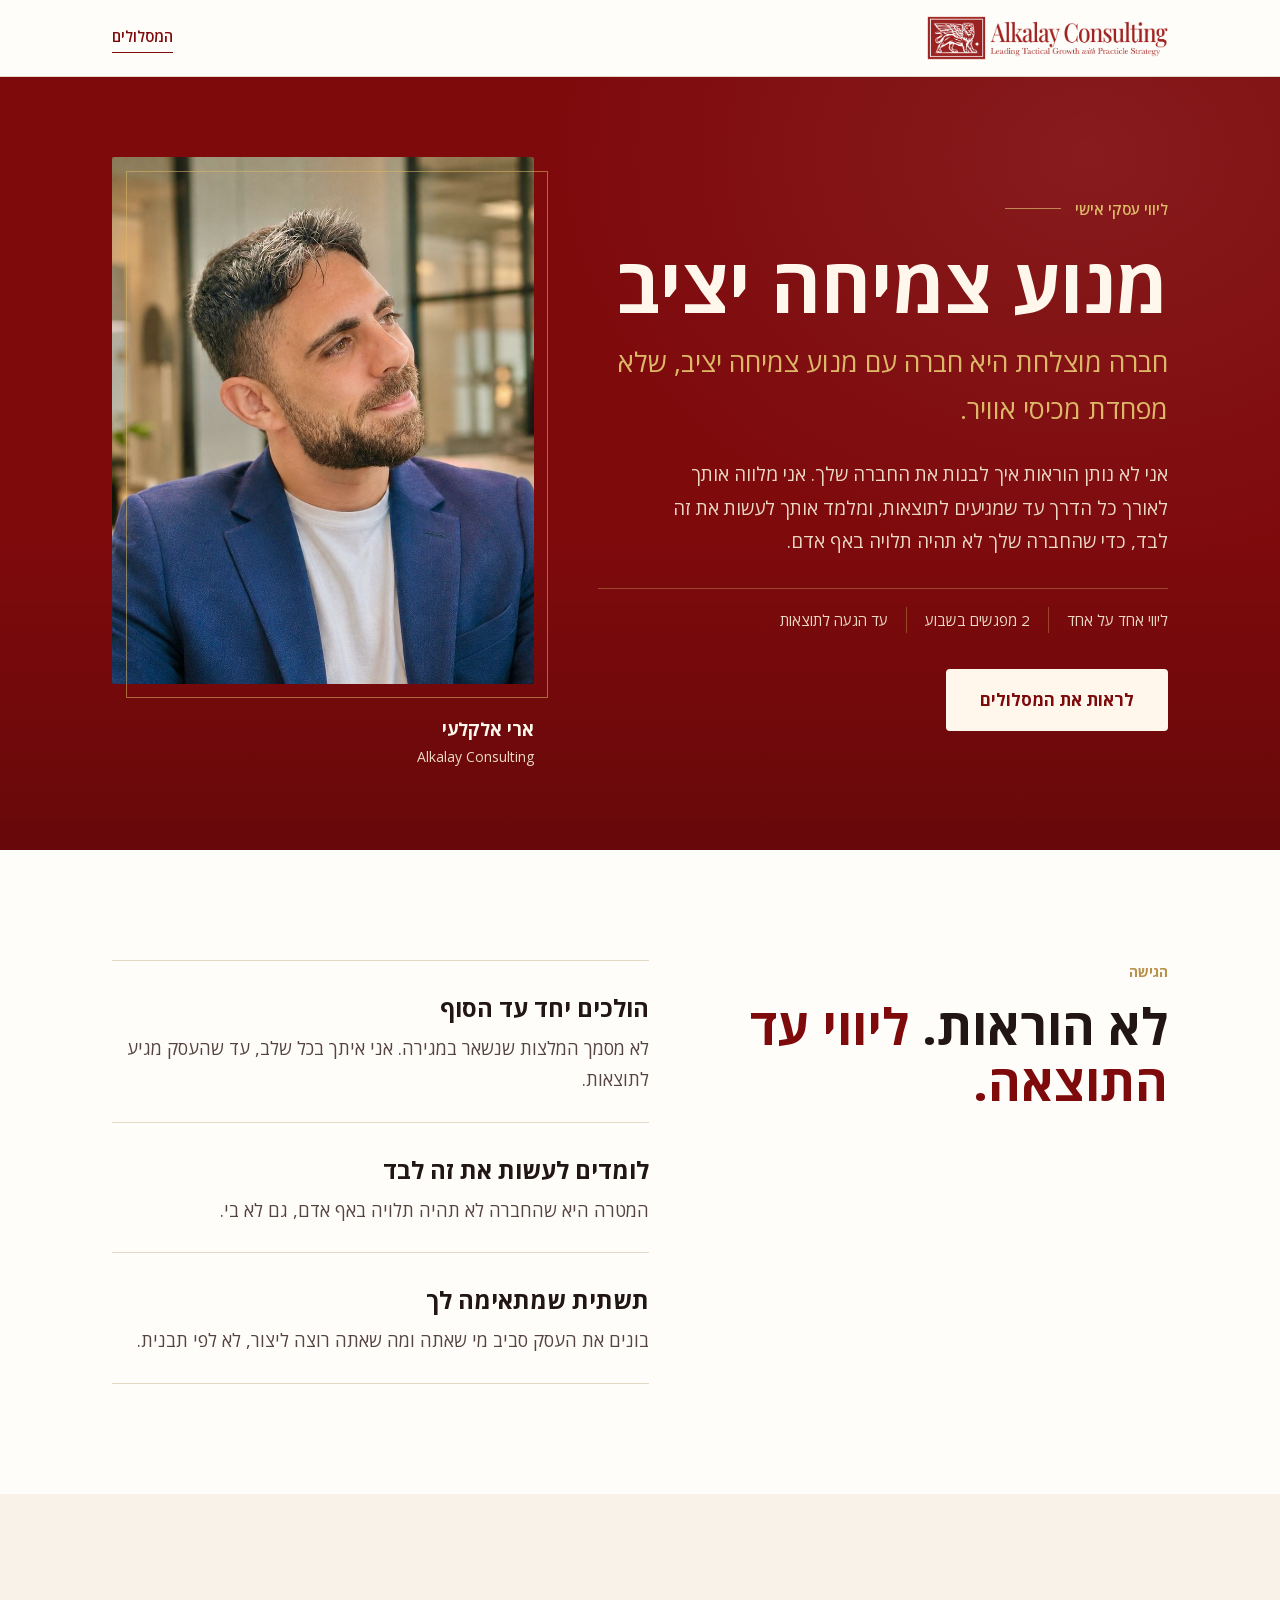
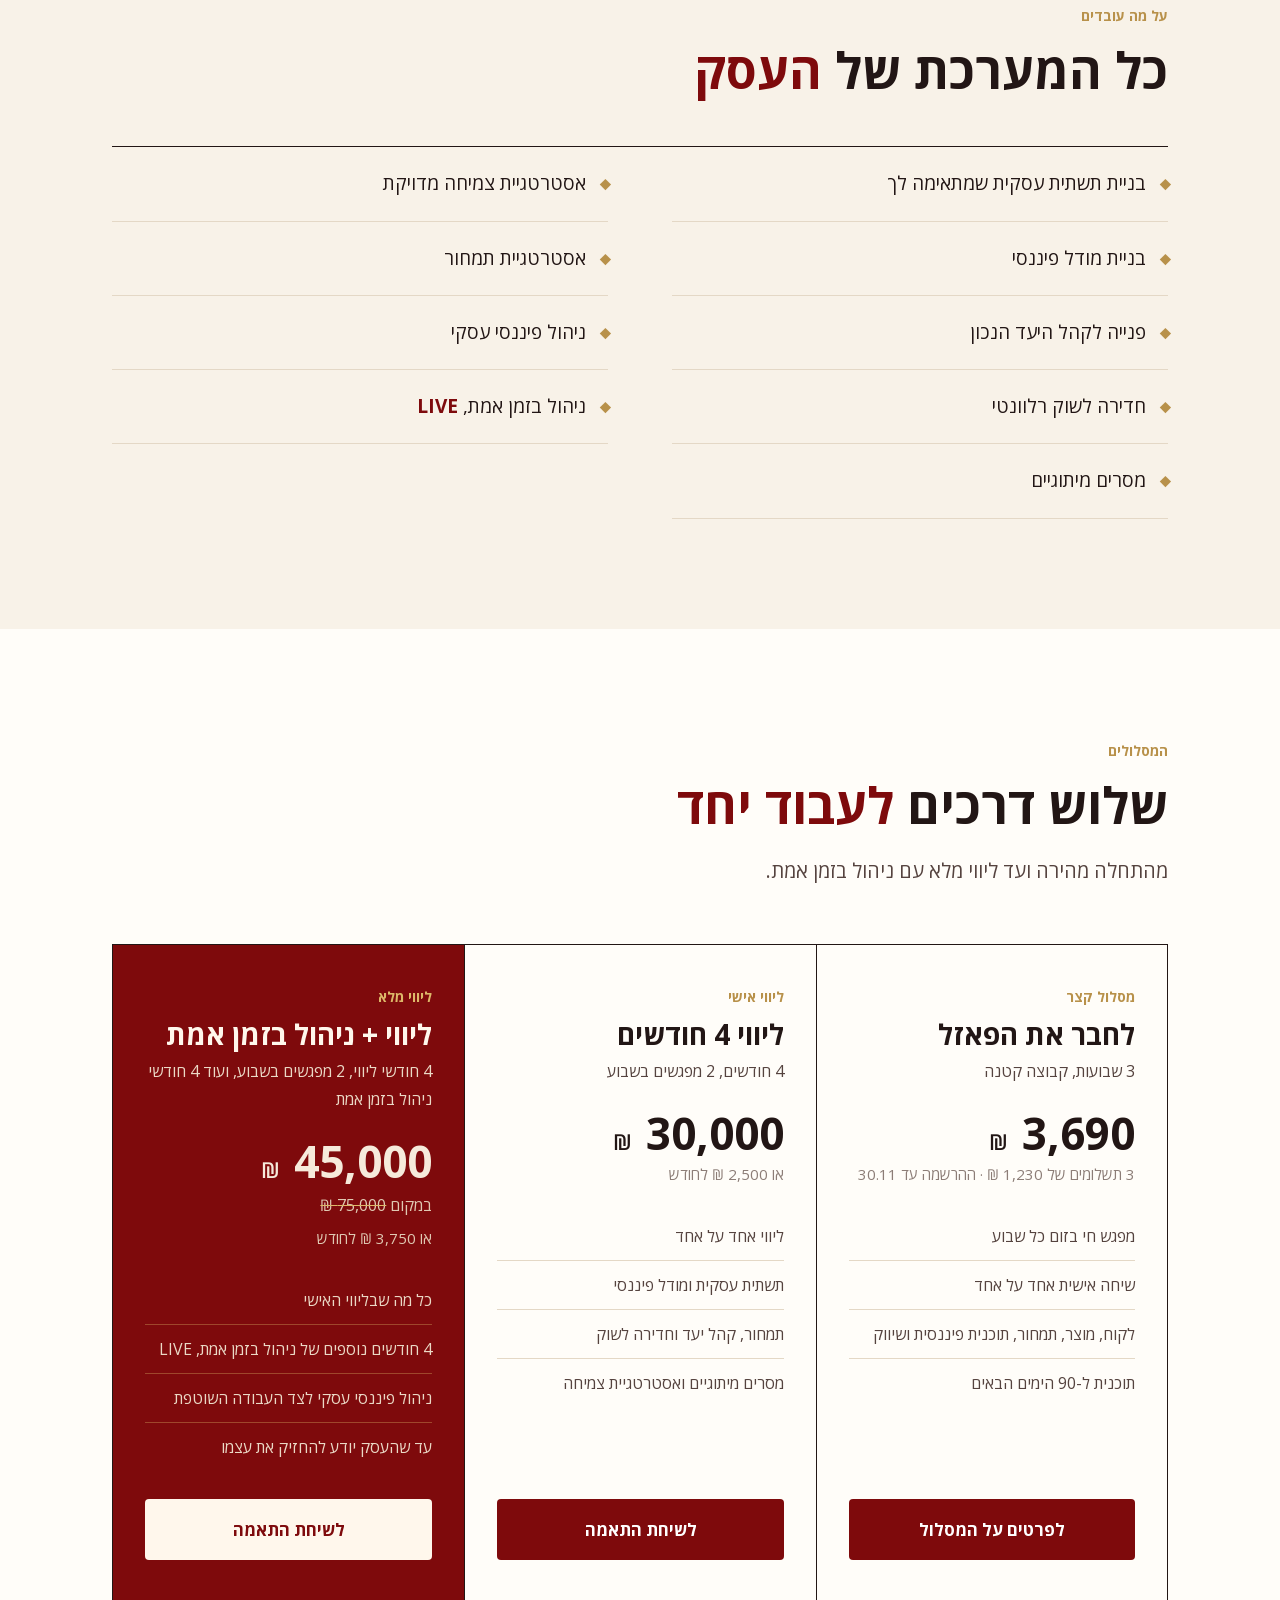
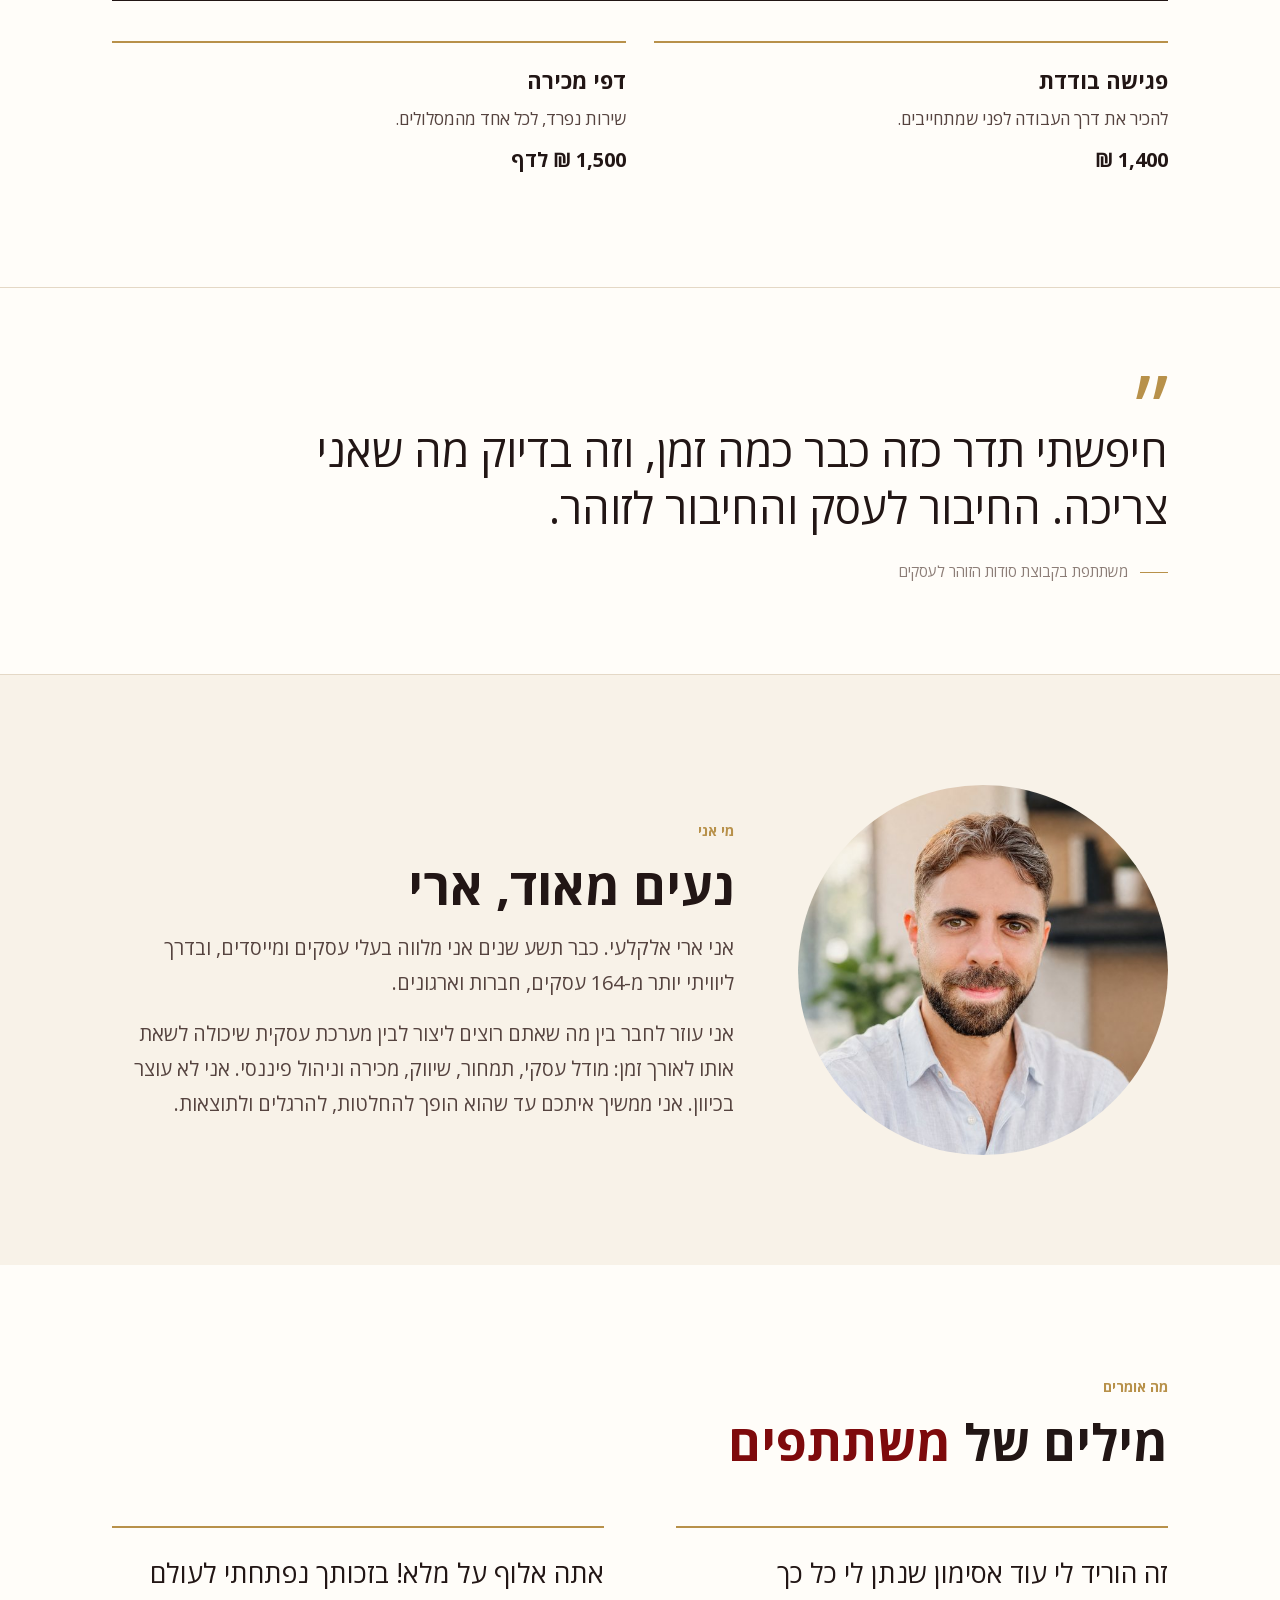
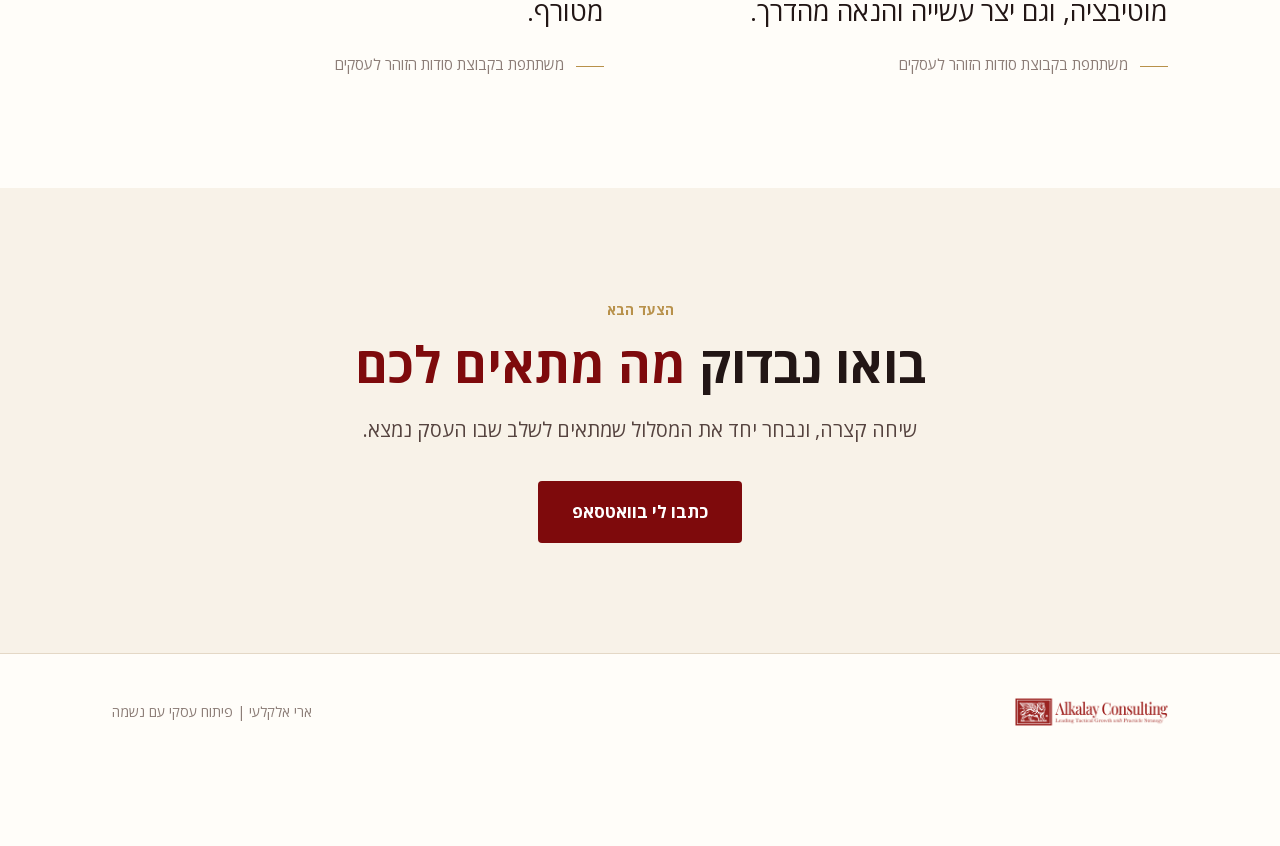
==== mentoring/index.html @ f60f4a93 "Add mentoring tracks page" ====
<!doctype html>
<html lang="he" dir="rtl">
<head>
<meta charset="utf-8">
<meta name="viewport" content="width=device-width, initial-scale=1">
<title>ליווי עסקי אישי | Alkalay Consulting</title>
<meta name="description" content="ליווי אישי לפיתוח עסקי עם ארי אלקלעי: מודל עסקי, מודל פיננסי, תמחור, קהל יעד וחדירה לשוק, עד שמגיעים לתוצאות.">
<meta property="og:type" content="website">
<meta property="og:title" content="ליווי עסקי אישי | Alkalay Consulting">
<meta property="og:description" content="חברה מוצלחת היא חברה עם מנוע צמיחה יציב, שלא מפחדת מכיסי אוויר.">
<meta property="og:image" content="https://arihalkalay-star.github.io/puzzle/assets/og-cover.jpg">
<meta property="og:locale" content="he_IL">
<meta name="theme-color" content="#7a090b">
<link rel="stylesheet" href="../assets/fonts.css">
<style>
:root{
  --red:#7E0A0C; --red-d:#5A0507; --gold:#B8914A; --gold-l:#DDB869;
  --ink:#221615; --ink-2:#55433F; --muted:#8C7D77;
  --cream:#F8F2E8; --paper:#FFFDF9; --rule:#E4D8C6;
  --serif:"Open Sans",system-ui,sans-serif; --sans:"Open Sans",system-ui,sans-serif;
}
*{box-sizing:border-box;margin:0;padding:0}
html{scroll-behavior:smooth}
body{font-family:var(--sans);color:var(--ink);background:var(--paper);font-size:18px;line-height:1.75;-webkit-font-smoothing:antialiased}
a{color:inherit}
img{display:block;max-width:100%}
.wrap{max-width:1120px;margin:0 auto;padding:0 32px}
h1,h2,h3,.serif{font-family:var(--serif);font-weight:700;letter-spacing:0}

/* header */
.masthead{background:var(--paper);border-bottom:1px solid var(--rule)}
.masthead .wrap{display:flex;align-items:center;justify-content:space-between;height:76px}
.masthead img{height:44px;width:auto}
.masthead a.link{font-size:15px;font-weight:600;color:var(--red);text-decoration:none;border-bottom:1px solid currentColor;padding-bottom:2px}

/* hero */
.hero{background:var(--red);color:#F6EADB;position:relative}
.hero:before{content:"";position:absolute;inset:0;background:radial-gradient(ellipse 70% 90% at 85% 10%,rgba(255,255,255,.07),transparent 60%),linear-gradient(180deg,transparent 60%,rgba(0,0,0,.18));pointer-events:none}
.hero .wrap{display:grid;grid-template-columns:1.15fr .85fr;gap:64px;align-items:center;padding-top:80px;padding-bottom:80px;position:relative}
.kicker{font-size:15px;font-weight:600;color:var(--gold-l);display:flex;align-items:center;gap:14px;margin-bottom:22px}
.kicker:after{content:"";height:1px;width:56px;background:var(--gold-l);opacity:.7}
.hero h1{font-size:clamp(40px,6vw,76px);line-height:1.05;white-space:nowrap;color:#FFF7EC;font-weight:700}
.hero .sub{font-family:var(--serif);font-weight:500;font-size:clamp(21px,2.4vw,27px);color:var(--gold-l);margin-top:14px}
.hero .lead{font-size:19px;max-width:520px;margin-top:26px;color:#EBD9C6}
.facts{display:flex;flex-wrap:wrap;margin-top:30px;border-top:1px solid rgba(221,184,105,.35);padding-top:18px;font-size:15px;color:#EBD9C6}
.facts span{padding-left:18px;margin-left:18px;border-left:1px solid rgba(221,184,105,.35)}
.facts span:last-child{border:0;margin:0;padding:0}
.hero-actions{display:flex;align-items:center;gap:26px;margin-top:36px;flex-wrap:wrap}
.btn{display:inline-block;text-decoration:none;font-weight:700;font-size:17px;padding:16px 34px;border-radius:4px;transition:background .15s,transform .15s}
.btn-light{background:#FFF7EC;color:var(--red)}
.btn-light:hover{background:#fff}
.btn-red{background:var(--red);color:#fff}
.btn-red:hover{background:var(--red-d)}
.hero .price-hint{font-size:15px;color:#EBD9C6}
.hero .price-hint b{color:#fff;font-weight:700}
.portrait{position:relative}
.portrait img{width:100%;aspect-ratio:4/5;object-fit:cover;border-radius:2px;filter:saturate(.92)}
.portrait .frame{position:relative}
.portrait .frame:after{content:"";position:absolute;inset:14px -14px -14px 14px;border:1px solid var(--gold-l);opacity:.55;pointer-events:none}
.portrait figcaption{font-size:14px;color:#EBD9C6;margin-top:30px}
.portrait figcaption b{font-family:var(--serif);font-size:18px;color:#FFF7EC;display:block;font-weight:700}

/* sections */
.sec{padding:110px 0}
.sec.cream{background:var(--cream)}
.label{font-size:14px;font-weight:700;color:var(--gold);margin-bottom:14px}
.sec h2{font-size:clamp(32px,4.2vw,50px);line-height:1.12;max-width:720px}
.sec h2 em{font-style:normal;color:var(--red)}
.intro{font-size:20px;color:var(--ink-2);max-width:620px;margin-top:20px}
.split{display:grid;grid-template-columns:.9fr 1.1fr;gap:80px;align-items:start}

/* pull quote */
.pull{padding:90px 0;border-top:1px solid var(--rule);border-bottom:1px solid var(--rule)}
.pull blockquote{font-family:var(--serif);font-weight:500;font-size:clamp(28px,3.6vw,44px);line-height:1.3;max-width:900px;color:var(--ink)}
.pull blockquote:before{content:"”";display:block;font-family:var(--serif);color:var(--gold);font-size:96px;line-height:.6;height:44px}
.attr{margin-top:22px;font-size:15px;color:var(--muted)}
.attr:before{content:"";display:inline-block;width:28px;height:1px;background:var(--gold);vertical-align:middle;margin-left:12px}

/* who */
.who-list{list-style:none;border-top:1px solid var(--rule)}
.who-list li{padding:26px 0;border-bottom:1px solid var(--rule)}
.who-list h3{font-size:24px;margin-bottom:4px}
.who-list p{color:var(--ink-2)}

/* numbered */
.steps{list-style:none;margin-top:56px;border-top:1px solid var(--ink)}
.steps li{display:grid;grid-template-columns:110px 260px 1fr;gap:28px;align-items:baseline;padding:30px 0;border-bottom:1px solid var(--rule)}
.steps .n{font-family:var(--serif);font-size:56px;line-height:1;color:var(--gold);font-weight:500}
.steps h3{font-size:28px}
.steps p{color:var(--ink-2);font-size:18px}
.outcome{margin-top:56px;display:grid;grid-template-columns:110px 1fr;gap:28px;align-items:start;background:var(--red);color:#F6EADB;padding:44px 40px}
.outcome .n{font-family:var(--serif);font-size:20px;color:var(--gold-l)}
.outcome h3{font-size:32px;color:#FFF7EC;margin-bottom:8px}
.outcome p{color:#EBD9C6;max-width:640px}

/* quotes duo */
.duo{display:grid;grid-template-columns:1fr 1fr;gap:72px;margin-top:56px}
.duo blockquote{font-family:var(--serif);font-weight:500;font-size:27px;line-height:1.4;border-top:2px solid var(--gold);padding-top:26px}

/* how */
.how{display:grid;grid-template-columns:repeat(4,1fr);margin-top:56px;border-top:1px solid var(--ink)}
.how div{padding:28px 28px 4px;border-left:1px solid var(--rule)}
.how div:first-child{padding-right:0}
.how div:last-child{border-left:0}
.how .big{font-family:var(--serif);font-size:64px;line-height:1;color:var(--red);font-weight:700}
.how p{margin-top:14px;color:var(--ink-2);font-size:17px}

/* about */
.about{display:grid;grid-template-columns:370px 1fr;gap:64px;align-items:center}
.about img{width:100%;aspect-ratio:1;object-fit:cover;border-radius:50%}
.about p.label{font-size:14px;color:var(--gold);margin:0 0 14px}
.about p:not(.label){font-size:20px;color:var(--ink-2);margin-top:16px;max-width:620px}
.about .sig{font-family:var(--serif);font-size:24px;color:var(--ink);margin-top:20px}

/* price */
.offer{display:grid;grid-template-columns:1fr 1fr;gap:0;border:1px solid var(--ink);background:var(--paper)}
.offer > div{padding:52px 48px}
.offer .left{border-left:1px solid var(--ink)}
.offer .old{color:#5E4C48;font-size:20px;font-weight:600}
.offer .old s{text-decoration:none;position:relative;white-space:nowrap}
.offer .old s:after{content:"";position:absolute;left:-3px;right:-3px;top:54%;height:1.5px;background:var(--red);transform:rotate(-4deg)}
.offer .now{font-family:var(--serif);font-size:84px;line-height:1;color:var(--ink);margin-top:22px;font-weight:700}
.offer .now small{font-size:34px;font-weight:600;margin-right:4px}
.offer .now .pre{display:block;font-size:22px;font-weight:600;color:var(--ink-2);margin-bottom:6px}
.offer .total{font-size:16px;color:var(--muted);margin-top:8px}
.offer .when{color:var(--ink-2);margin-top:8px}
.offer ul{list-style:none;margin-top:4px}
.offer li{padding:14px 0;border-bottom:1px solid var(--rule);color:var(--ink-2)}
.offer li:last-child{border:0}
.offer .actions{margin-top:30px;display:flex;flex-direction:column;align-items:flex-start;gap:16px}
.offer .wa{font-size:16px;font-weight:600;color:var(--ink);text-decoration:none;border-bottom:1px solid var(--rule);padding-bottom:2px}
.offer .note{font-size:14px;color:var(--muted)}

footer{padding:44px 0 120px;border-top:1px solid var(--rule)}
footer .wrap{display:flex;justify-content:space-between;align-items:center;gap:20px;color:var(--muted);font-size:14px}
footer img{height:28px;width:auto}

.sticky{display:none}
@media (max-width:860px){
  body{font-size:17px}
  .wrap{padding:0 22px}
  .masthead .wrap{height:64px}
  .masthead img{height:26px}
  .hero .wrap{grid-template-columns:1fr;gap:40px;padding-top:48px;padding-bottom:56px}
  .portrait{max-width:280px}
  .facts{flex-direction:column;gap:6px}
  .facts span{border:0;margin:0;padding:0}
  .facts span:before{content:"";display:inline-block;width:14px;height:1px;background:var(--gold-l);vertical-align:middle;margin-left:10px}
  .portrait .frame:after{inset:10px -10px -10px 10px}
  .sec{padding:72px 0}
  .pull{padding:60px 0}
  .split,.duo,.about{grid-template-columns:1fr;gap:36px}
  .steps li{grid-template-columns:64px 1fr;gap:6px 18px;padding:24px 0}
  .steps .n{font-size:40px;grid-row:span 2}
  .steps h3{font-size:24px}
  .outcome{grid-template-columns:1fr;gap:6px;padding:32px 26px}
  .outcome h3{font-size:27px}
  .how{grid-template-columns:1fr 1fr}
  .how div{padding:24px 0 24px 18px;border-bottom:1px solid var(--rule)}
  .how div:nth-child(2n){border-left:0}
  .how div:nth-child(2n+1){padding-right:0}
  .how div:nth-child(2n){padding-right:18px;padding-left:0}
  .how .big{font-size:48px}
  .about img{width:220px}
  .offer{grid-template-columns:1fr}
  .offer > div{padding:36px 26px}
  .offer .left{border-left:0;border-top:1px solid var(--ink)}
  .offer .now{font-size:68px}
  footer .wrap{flex-direction:column;text-align:center}
  .sticky{display:block;transform:translateY(110%);transition:transform .25s;position:fixed;bottom:0;left:0;right:0;padding:10px 16px calc(10px + env(safe-area-inset-bottom));background:rgba(255,253,249,.94);backdrop-filter:blur(10px);-webkit-backdrop-filter:blur(10px);border-top:1px solid var(--rule);z-index:10}
  .sticky.on{transform:none}
  .sticky .btn{display:block;text-align:center}
  .scd{margin:6px 0 0;text-align:center;font-size:12px;line-height:1.3;color:#6b5a4a}
  .scd bdi{direction:ltr;unicode-bidi:isolate;font-variant-numeric:tabular-nums;font-feature-settings:"tnum";color:var(--red);font-weight:600}
}
.cd{margin:20px 0 8px;padding:20px 24px 18px;border-radius:14px;background:var(--red);color:#F6EADB;max-width:380px;text-align:center;box-shadow:0 10px 28px rgba(90,5,7,.22);position:relative}
.cd:before{content:"";position:absolute;inset:5px;border:1px solid rgba(221,184,105,.45);border-radius:10px;pointer-events:none}
.cd-t{font-size:15px;font-weight:600;color:#F6EADB;margin:0 0 2px;line-height:1.4}
.cd-date{display:block;font-family:var(--serif);font-size:24px;font-weight:700;color:var(--gold-l);line-height:1.3;margin:0 0 12px;letter-spacing:.5px}
.cd-n{display:flex;justify-content:center;align-items:flex-start;gap:6px;direction:rtl}
.cd-n span{flex:1 1 0;min-width:0;max-width:66px;display:flex;flex-direction:column;align-items:center;font-size:12px;color:rgba(246,234,219,.85);line-height:1.3}
.cd-n b{display:block;width:100%;padding:8px 0 6px;margin-bottom:6px;background:#FFFBF4;border-radius:8px;border-bottom:3px solid var(--gold);font-size:28px;font-weight:700;color:var(--red);line-height:1.1;font-variant-numeric:tabular-nums;font-feature-settings:"tnum"}
.cd-n i{font-style:normal;flex:0 0 auto;font-size:22px;font-weight:700;color:var(--gold-l);line-height:46px}
.cd.ended .cd-n,.cd.ended .cd-date{display:none}
.cd.ended .cd-t{margin:0}
.hcd{margin:16px 0 0;font-size:14px;color:rgba(246,234,219,.78);display:flex;align-items:baseline;gap:8px;flex-wrap:wrap}
.hcd b{font-weight:600;color:var(--gold-l);font-variant-numeric:tabular-nums;font-feature-settings:"tnum";letter-spacing:.3px}
.hcd b bdi{direction:ltr;unicode-bidi:isolate}
.hcd.ended b{display:none}
@media (max-width:400px){.cd{max-width:none;padding:18px 20px 16px}.cd-n b{font-size:24px}}
.sec.gets-sec{background:var(--red);color:#F6EADB}
.gets-sec .label{color:var(--gold-l)}
.gets-sec h2{color:#FFF7EC}.gets-sec h2 em{color:var(--gold-l)}
.gets{list-style:none;margin-top:52px;display:grid;grid-template-columns:repeat(3,1fr);border-top:1px solid rgba(221,184,105,.45)}
.gets li{padding:30px 0 34px 28px;border-bottom:1px solid rgba(221,184,105,.45)}
.gets li:not(:nth-child(3n+1)){padding-right:28px;border-right:1px solid rgba(221,184,105,.45)}
.gets .k{display:block;font-size:14px;font-weight:600;color:var(--gold-l);letter-spacing:.04em;margin-bottom:12px}
.gets h3{font-size:24px;color:#FFF7EC;line-height:1.3;margin-bottom:8px}
.gets p{color:#E6D3BF;font-size:17px;line-height:1.6}
@media(max-width:760px){.gets{grid-template-columns:1fr;margin-top:36px}.gets li,.gets li:not(:nth-child(3n+1)){padding:20px 0;border-right:0;display:grid;grid-template-columns:40px 1fr;column-gap:12px}.gets .k{grid-row:span 2;margin:4px 0 0;font-size:15px}.gets h3{font-size:21px;margin-bottom:2px}.gets p{font-size:16px}}
.plan{margin:56px auto 0;max-width:600px;text-align:center}
.plan img{width:100%;display:block;border-radius:6px;box-shadow:0 18px 50px rgba(0,0,0,.35)}
.plan figcaption{margin-top:18px;font-size:17px;color:#E6D3BF;line-height:1.6}

.tracks{display:grid;grid-template-columns:1fr 1fr 1fr;gap:0;margin-top:56px;border:1px solid var(--ink);background:var(--paper)}
.track{padding:40px 32px;display:flex;flex-direction:column;border-left:1px solid var(--ink)}
.track:last-child{border-left:0}
.track.feat{background:var(--red);color:#F6EADB}
.track .tag{font-size:14px;font-weight:700;color:var(--gold)}
.track.feat .tag{color:var(--gold-l)}
.track h3{font-size:28px;margin-top:8px;line-height:1.2}
.track.feat h3{color:#FFF7EC}
.track .dur{color:var(--ink-2);margin-top:6px;font-size:16px}
.track.feat .dur{color:#EBD9C6}
.track .price{font-size:44px;font-weight:700;line-height:1;margin-top:26px}
.track .price small{font-size:22px;font-weight:600;margin-right:3px}
.track .old{font-size:16px;color:var(--muted);margin-top:8px}
.track.feat .old{color:#E0C9B3}
.track .old s{text-decoration-color:var(--red)}
.track.feat .old s{text-decoration-color:var(--gold-l)}
.track .pay{font-size:15px;color:var(--muted);margin-top:6px}
.track.feat .pay{color:#E0C9B3}
.track ul{list-style:none;margin:24px 0 28px;flex:1}
.track li{padding:10px 0;border-bottom:1px solid var(--rule);font-size:16px;color:var(--ink-2)}
.track.feat li{border-color:rgba(221,184,105,.35);color:#EBD9C6}
.track li:last-child{border:0}
.track .btn{text-align:center}
.svc{display:grid;grid-template-columns:1fr 1fr;gap:0 64px;list-style:none;margin-top:48px;border-top:1px solid var(--ink)}
.svc li{padding:20px 0;border-bottom:1px solid var(--rule);font-size:19px;display:flex;gap:14px;align-items:baseline}
.svc li:before{content:"";flex:0 0 8px;height:8px;background:var(--gold);transform:rotate(45deg) translateY(-2px)}
.svc li b{color:var(--red)}
.extras{display:grid;grid-template-columns:1fr 1fr;gap:28px;margin-top:40px}
.extras div{border-top:2px solid var(--gold);padding-top:18px}
.extras h3{font-size:22px}
.extras p{color:var(--ink-2);font-size:17px;margin-top:4px}
.extras .p{font-weight:700;color:var(--ink);font-size:20px;margin-top:8px}
.cta-final{text-align:center}
.cta-final h2{margin:0 auto}
.cta-final .intro{margin:20px auto 0}
.cta-final .btn{margin-top:34px}
@media (max-width:860px){
 .tracks{grid-template-columns:1fr}
 .track{border-left:0;border-bottom:1px solid var(--ink);padding:32px 24px}
 .track:last-child{border-bottom:0}
 .svc{grid-template-columns:1fr}
 .extras{grid-template-columns:1fr}
 .hero h1{white-space:normal}
}
</style>
</head>
<body>

<header class="masthead">
  <div class="wrap">
    <img src="../assets/logo.png" alt="Alkalay Consulting">
    <a class="link" href="#tracks">המסלולים</a>
  </div>
</header>

<section class="hero">
  <div class="wrap">
    <div>
      <div class="kicker">ליווי עסקי אישי</div>
      <h1>מנוע צמיחה יציב</h1>
      <p class="sub">חברה מוצלחת היא חברה עם מנוע צמיחה יציב, שלא מפחדת מכיסי אוויר.</p>
      <p class="lead">אני לא נותן הוראות איך לבנות את החברה שלך. אני מלווה אותך לאורך כל הדרך עד שמגיעים לתוצאות, ומלמד אותך לעשות את זה לבד, כדי שהחברה שלך לא תהיה תלויה באף אדם.</p>
      <div class="facts"><span>ליווי אחד על אחד</span><span>2 מפגשים בשבוע</span><span>עד הגעה לתוצאות</span></div>
      <div class="hero-actions">
        <a class="btn btn-light" href="#tracks">לראות את המסלולים</a>
      </div>
    </div>
    <figure class="portrait">
      <div class="frame"><img src="../assets/ari.jpg" alt="ארי אלקלעי"></div>
      <figcaption><b>ארי אלקלעי</b>Alkalay Consulting</figcaption>
    </figure>
  </div>
</section>

<section class="sec">
  <div class="wrap split">
    <div>
      <p class="label">הגישה</p>
      <h2>לא הוראות. <em>ליווי עד התוצאה.</em></h2>
    </div>
    <ul class="who-list">
      <li><h3>הולכים יחד עד הסוף</h3><p>לא מסמך המלצות שנשאר במגירה. אני איתך בכל שלב, עד שהעסק מגיע לתוצאות.</p></li>
      <li><h3>לומדים לעשות את זה לבד</h3><p>המטרה היא שהחברה לא תהיה תלויה באף אדם, גם לא בי.</p></li>
      <li><h3>תשתית שמתאימה לך</h3><p>בונים את העסק סביב מי שאתה ומה שאתה רוצה ליצור, לא לפי תבנית.</p></li>
    </ul>
  </div>
</section>

<section class="sec cream">
  <div class="wrap">
    <p class="label">על מה עובדים</p>
    <h2>כל המערכת של <em>העסק</em></h2>
    <ul class="svc">
      <li>בניית תשתית עסקית שמתאימה לך</li>
      <li>אסטרטגיית צמיחה מדויקת</li>
      <li>בניית מודל פיננסי</li>
      <li>אסטרטגיית תמחור</li>
      <li>פנייה לקהל היעד הנכון</li>
      <li>ניהול פיננסי עסקי</li>
      <li>חדירה לשוק רלוונטי</li>
      <li><span>ניהול בזמן אמת, <b>LIVE</b></span></li>
      <li>מסרים מיתוגיים</li>
    </ul>
  </div>
</section>

<section class="sec" id="tracks">
  <div class="wrap">
    <p class="label">המסלולים</p>
    <h2>שלוש דרכים <em>לעבוד יחד</em></h2>
    <p class="intro">מהתחלה מהירה ועד ליווי מלא עם ניהול בזמן אמת.</p>
    <div class="tracks">
      <div class="track">
        <span class="tag">מסלול קצר</span>
        <h3>לחבר את הפאזל</h3>
        <p class="dur">3 שבועות, קבוצה קטנה</p>
        <p class="price">3,690 <small>₪</small></p>
        <p class="pay">3 תשלומים של 1,230 ₪ · ההרשמה עד 30.11</p>
        <ul>
          <li>מפגש חי בזום כל שבוע</li>
          <li>שיחה אישית אחד על אחד</li>
          <li>לקוח, מוצר, תמחור, תוכנית פיננסית ושיווק</li>
          <li>תוכנית ל-90 הימים הבאים</li>
        </ul>
        <a class="btn btn-red" href="https://arihalkalay-star.github.io/puzzle/">לפרטים על המסלול</a>
      </div>
      <div class="track">
        <span class="tag">ליווי אישי</span>
        <h3>ליווי 4 חודשים</h3>
        <p class="dur">4 חודשים, 2 מפגשים בשבוע</p>
        <p class="price">30,000 <small>₪</small></p>
        <p class="pay">או 2,500 ₪ לחודש</p>
        <ul>
          <li>ליווי אחד על אחד</li>
          <li>תשתית עסקית ומודל פיננסי</li>
          <li>תמחור, קהל יעד וחדירה לשוק</li>
          <li>מסרים מיתוגיים ואסטרטגיית צמיחה</li>
        </ul>
        <a class="btn btn-red" href="https://wa.me/972523313827?text=%D7%94%D7%99%D7%99%20%D7%90%D7%A8%D7%99%2C%20%D7%90%D7%A9%D7%9E%D7%97%20%D7%9C%D7%A9%D7%9E%D7%95%D7%A2%20%D7%A2%D7%95%D7%93%20%D7%A2%D7%9C%20%D7%94%D7%9C%D7%99%D7%95%D7%95%D7%99%20%D7%94%D7%90%D7%99%D7%A9%D7%99%20%D7%A9%D7%9C%204%20%D7%97%D7%95%D7%93%D7%A9%D7%99%D7%9D" target="_blank" rel="noopener">לשיחת התאמה</a>
      </div>
      <div class="track feat">
        <span class="tag">ליווי מלא</span>
        <h3>ליווי + ניהול בזמן אמת</h3>
        <p class="dur">4 חודשי ליווי, 2 מפגשים בשבוע, ועוד 4 חודשי ניהול בזמן אמת</p>
        <p class="price">45,000 <small>₪</small></p>
        <p class="old">במקום <s>75,000 ₪</s></p>
        <p class="pay">או 3,750 ₪ לחודש</p>
        <ul>
          <li>כל מה שבליווי האישי</li>
          <li>4 חודשים נוספים של ניהול בזמן אמת, LIVE</li>
          <li>ניהול פיננסי עסקי לצד העבודה השוטפת</li>
          <li>עד שהעסק יודע להחזיק את עצמו</li>
        </ul>
        <a class="btn btn-light" href="https://wa.me/972523313827?text=%D7%94%D7%99%D7%99%20%D7%90%D7%A8%D7%99%2C%20%D7%90%D7%A9%D7%9E%D7%97%20%D7%9C%D7%A9%D7%9E%D7%95%D7%A2%20%D7%A2%D7%95%D7%93%20%D7%A2%D7%9C%20%D7%94%D7%9C%D7%99%D7%95%D7%95%D7%99%20%D7%94%D7%9E%D7%9C%D7%90%20%D7%A2%D7%9D%20%D7%A0%D7%99%D7%94%D7%95%D7%9C%20%D7%91%D7%96%D7%9E%D7%9F%20%D7%90%D7%9E%D7%AA" target="_blank" rel="noopener">לשיחת התאמה</a>
      </div>
    </div>
    <div class="extras">
      <div><h3>פגישה בודדת</h3><p>להכיר את דרך העבודה לפני שמתחייבים.</p><p class="p">1,400 ₪</p></div>
      <div><h3>דפי מכירה</h3><p>שירות נפרד, לכל אחד מהמסלולים.</p><p class="p">1,500 ₪ לדף</p></div>
    </div>
  </div>
</section>

<section class="pull">
  <div class="wrap">
    <blockquote>חיפשתי תדר כזה כבר כמה זמן, וזה בדיוק מה שאני צריכה. החיבור לעסק והחיבור לזוהר.</blockquote>
    <p class="attr">משתתפת בקבוצת סודות הזוהר לעסקים</p>
  </div>
</section>

<section class="sec cream">
  <div class="wrap about">
    <img src="../assets/ari-about.jpg" alt="ארי אלקלעי">
    <div>
      <p class="label">מי אני</p>
      <h2>נעים מאוד, ארי</h2>
      <p>אני ארי אלקלעי. כבר תשע שנים אני מלווה בעלי עסקים ומייסדים, ובדרך ליוויתי יותר מ-164 עסקים, חברות וארגונים.</p>
      <p>אני עוזר לחבר בין מה שאתם רוצים ליצור לבין מערכת עסקית שיכולה לשאת אותו לאורך זמן: מודל עסקי, תמחור, שיווק, מכירה וניהול פיננסי. אני לא עוצר בכיוון. אני ממשיך איתכם עד שהוא הופך להחלטות, להרגלים ולתוצאות.</p>
    </div>
  </div>
</section>

<section class="sec">
  <div class="wrap">
    <p class="label">מה אומרים</p>
    <h2>מילים של <em>משתתפים</em></h2>
    <div class="duo">
      <div><blockquote>זה הוריד לי עוד אסימון שנתן לי כל כך מוטיבציה, וגם יצר עשייה והנאה מהדרך.</blockquote><p class="attr">משתתפת בקבוצת סודות הזוהר לעסקים</p></div>
      <div><blockquote>אתה אלוף על מלא! בזכותך נפתחתי לעולם מטורף.</blockquote><p class="attr">משתתפת בקבוצת סודות הזוהר לעסקים</p></div>
    </div>
  </div>
</section>

<section class="sec cream cta-final">
  <div class="wrap">
    <p class="label">הצעד הבא</p>
    <h2>בואו נבדוק <em>מה מתאים לכם</em></h2>
    <p class="intro">שיחה קצרה, ונבחר יחד את המסלול שמתאים לשלב שבו העסק נמצא.</p>
    <a class="btn btn-red" href="https://wa.me/972523313827?text=%D7%94%D7%99%D7%99%20%D7%90%D7%A8%D7%99%2C%20%D7%A8%D7%90%D7%99%D7%AA%D7%99%20%D7%90%D7%AA%20%D7%94%D7%9E%D7%A1%D7%9C%D7%95%D7%9C%D7%99%D7%9D%20%D7%95%D7%90%D7%A9%D7%9E%D7%97%20%D7%9C%D7%93%D7%91%D7%A8" target="_blank" rel="noopener">כתבו לי בוואטסאפ</a>
  </div>
</section>

<footer>
  <div class="wrap">
    <img src="../assets/logo.png" alt="Alkalay Consulting">
    <span>ארי אלקלעי | פיתוח עסקי עם נשמה</span>
  </div>
</footer>
</body>
</html>
---- assets/fonts.css ----
@font-face {
  font-family: 'Open Sans';
  font-style: normal;
  font-weight: 400;
  font-stretch: 100%;
  font-display: swap;
  src: url(fonts/OpenSans-400-hebrew.woff2) format('woff2');
  unicode-range: U+0307-0308, U+0590-05FF, U+200C-2010, U+20AA, U+25CC, U+FB1D-FB4F;
}
@font-face {
  font-family: 'Open Sans';
  font-style: normal;
  font-weight: 400;
  font-stretch: 100%;
  font-display: swap;
  src: url(fonts/OpenSans-400-latin.woff2) format('woff2');
  unicode-range: U+0000-00FF, U+0131, U+0152-0153, U+02BB-02BC, U+02C6, U+02DA, U+02DC, U+0304, U+0308, U+0329, U+2000-206F, U+20AC, U+2122, U+2191, U+2193, U+2212, U+2215, U+FEFF, U+FFFD;
}
@font-face {
  font-family: 'Open Sans';
  font-style: normal;
  font-weight: 600;
  font-stretch: 100%;
  font-display: swap;
  src: url(fonts/OpenSans-600-hebrew.woff2) format('woff2');
  unicode-range: U+0307-0308, U+0590-05FF, U+200C-2010, U+20AA, U+25CC, U+FB1D-FB4F;
}
@font-face {
  font-family: 'Open Sans';
  font-style: normal;
  font-weight: 600;
  font-stretch: 100%;
  font-display: swap;
  src: url(fonts/OpenSans-600-latin.woff2) format('woff2');
  unicode-range: U+0000-00FF, U+0131, U+0152-0153, U+02BB-02BC, U+02C6, U+02DA, U+02DC, U+0304, U+0308, U+0329, U+2000-206F, U+20AC, U+2122, U+2191, U+2193, U+2212, U+2215, U+FEFF, U+FFFD;
}
@font-face {
  font-family: 'Open Sans';
  font-style: normal;
  font-weight: 700;
  font-stretch: 100%;
  font-display: swap;
  src: url(fonts/OpenSans-700-hebrew.woff2) format('woff2');
  unicode-range: U+0307-0308, U+0590-05FF, U+200C-2010, U+20AA, U+25CC, U+FB1D-FB4F;
}
@font-face {
  font-family: 'Open Sans';
  font-style: normal;
  font-weight: 700;
  font-stretch: 100%;
  font-display: swap;
  src: url(fonts/OpenSans-700-latin.woff2) format('woff2');
  unicode-range: U+0000-00FF, U+0131, U+0152-0153, U+02BB-02BC, U+02C6, U+02DA, U+02DC, U+0304, U+0308, U+0329, U+2000-206F, U+20AC, U+2122, U+2191, U+2193, U+2212, U+2215, U+FEFF, U+FFFD;
}
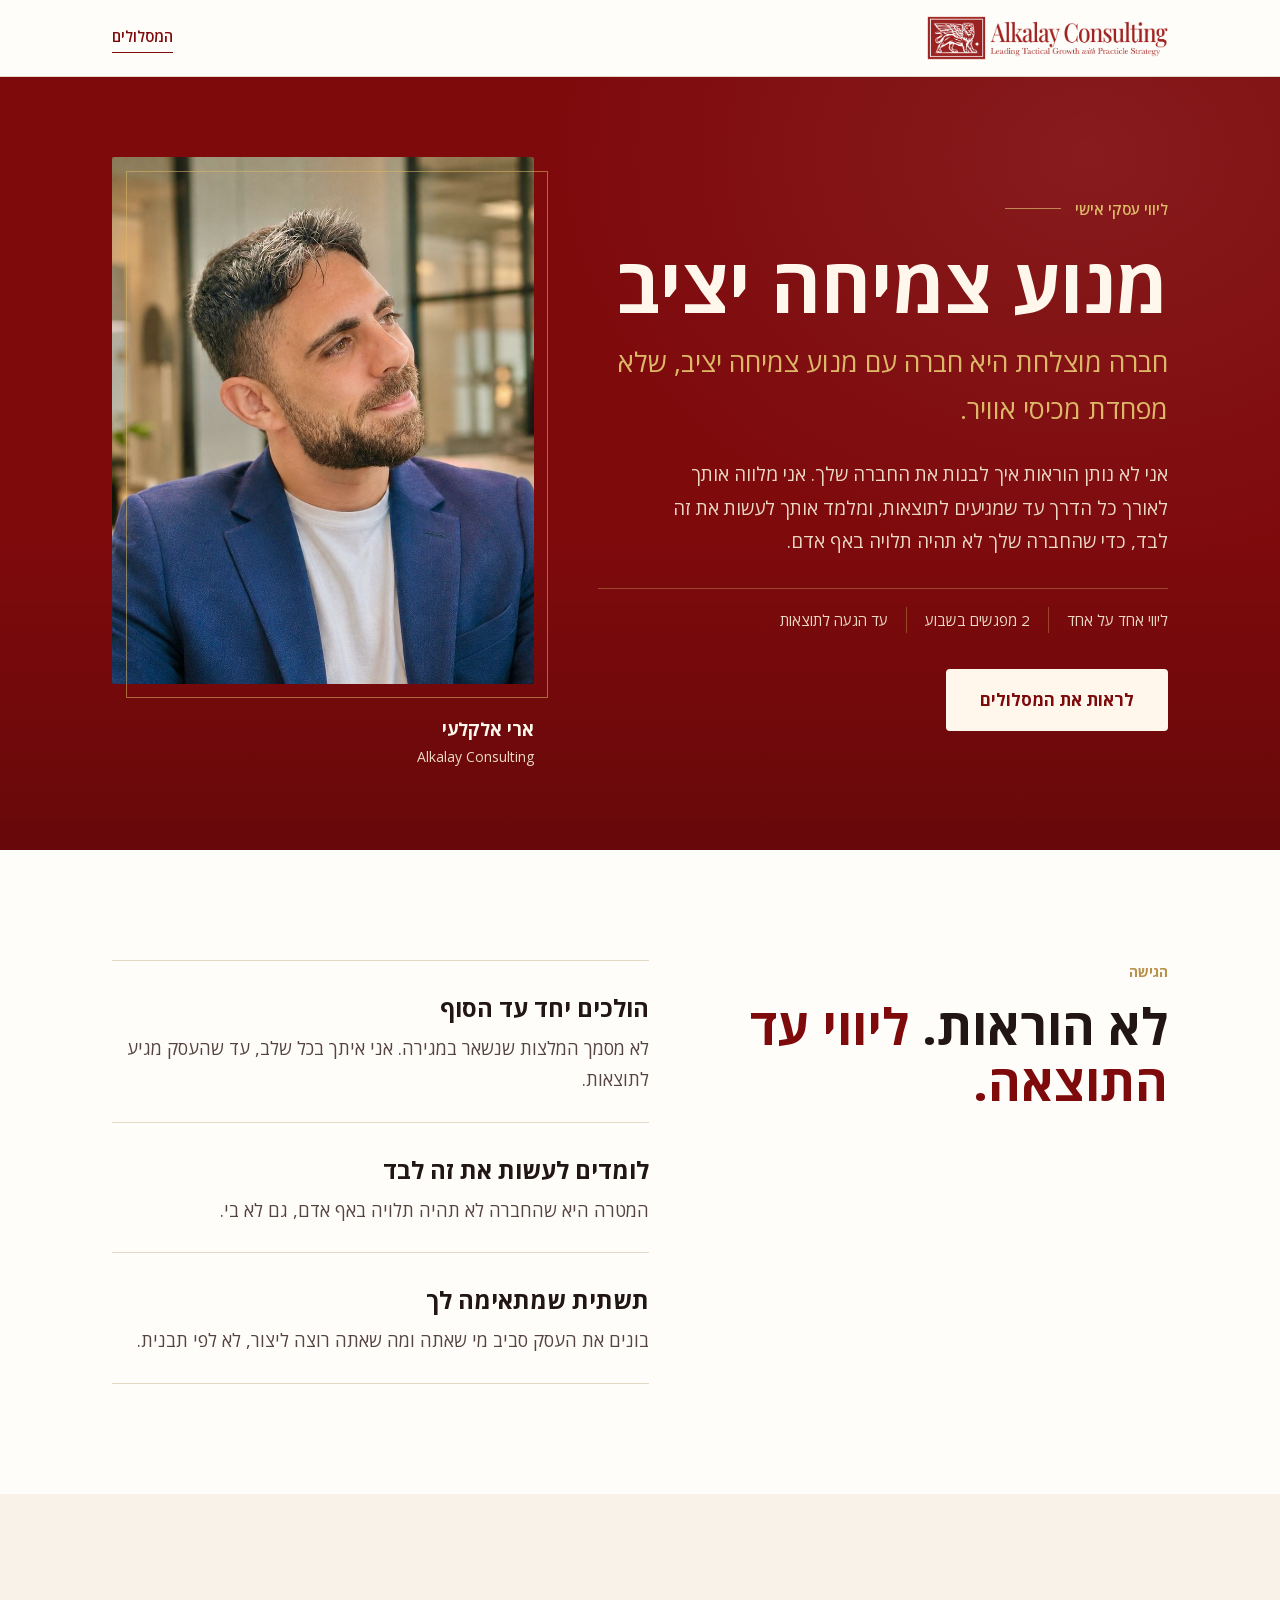
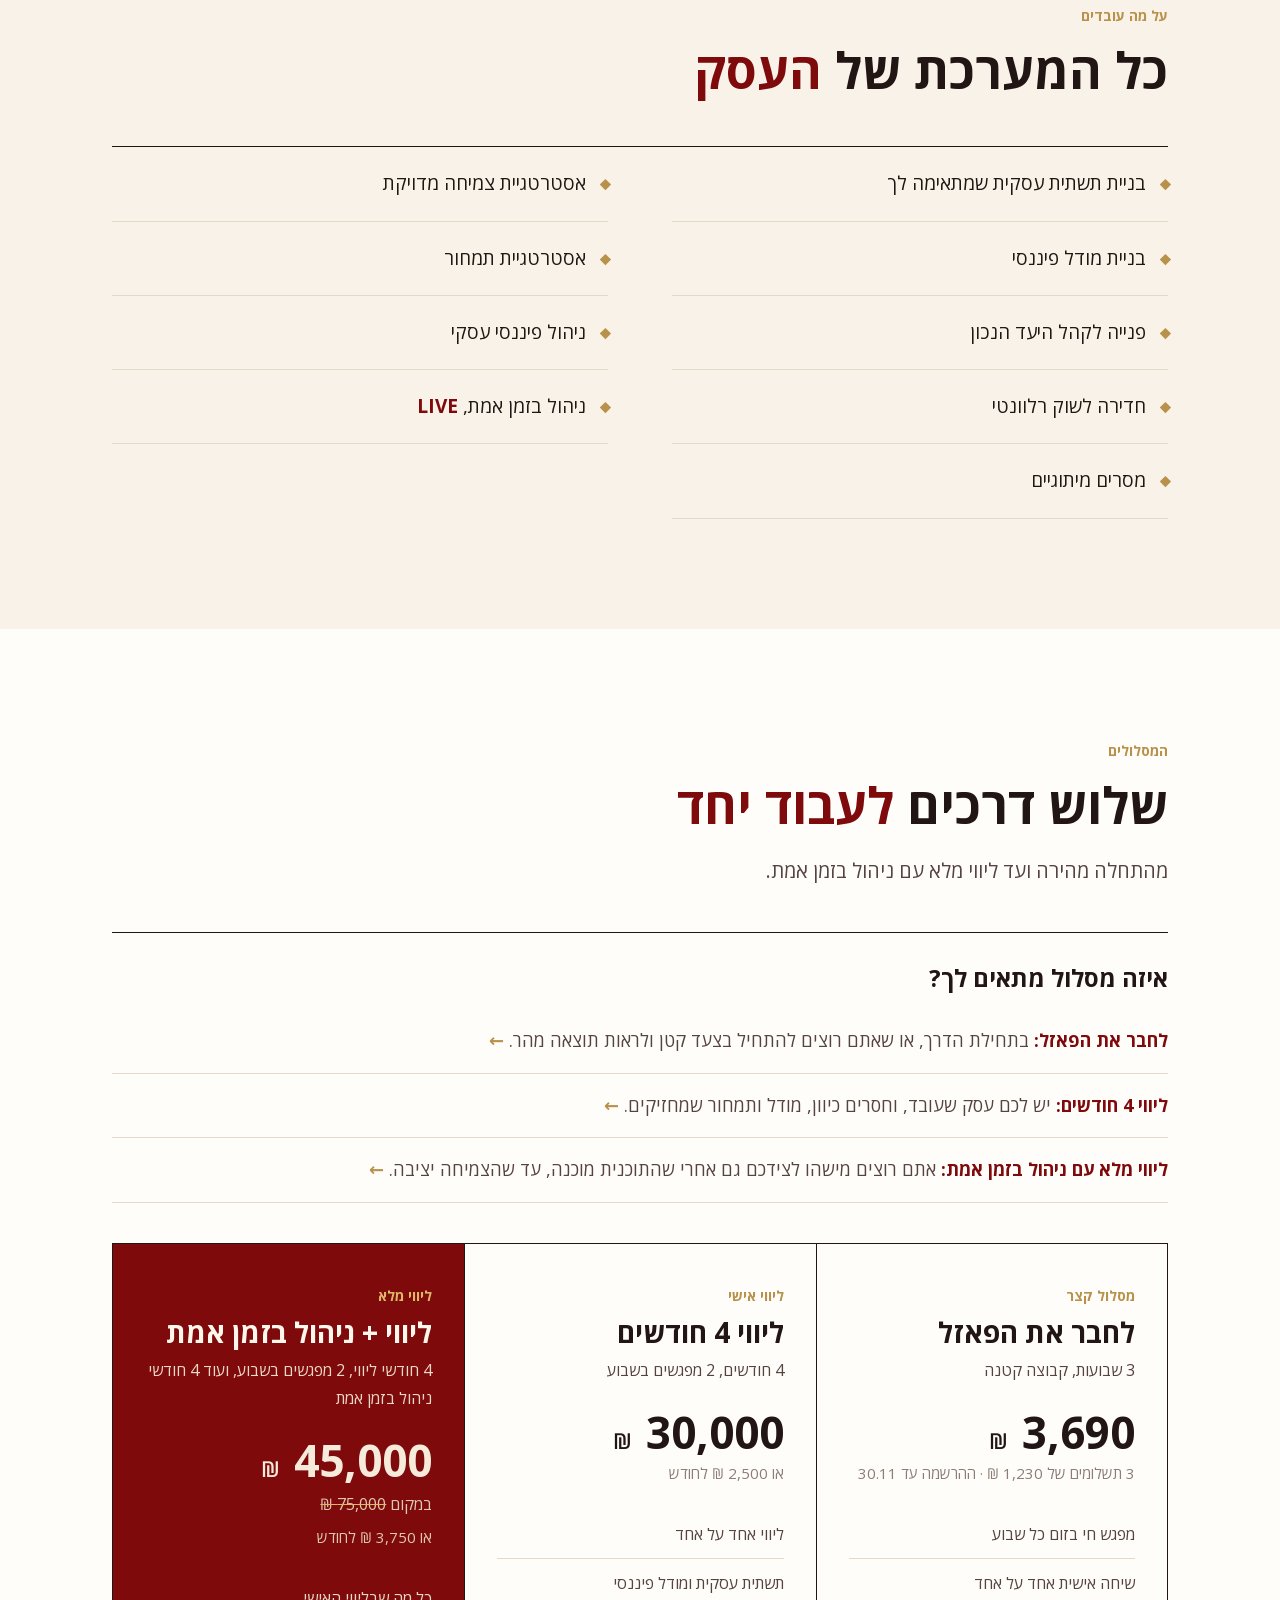
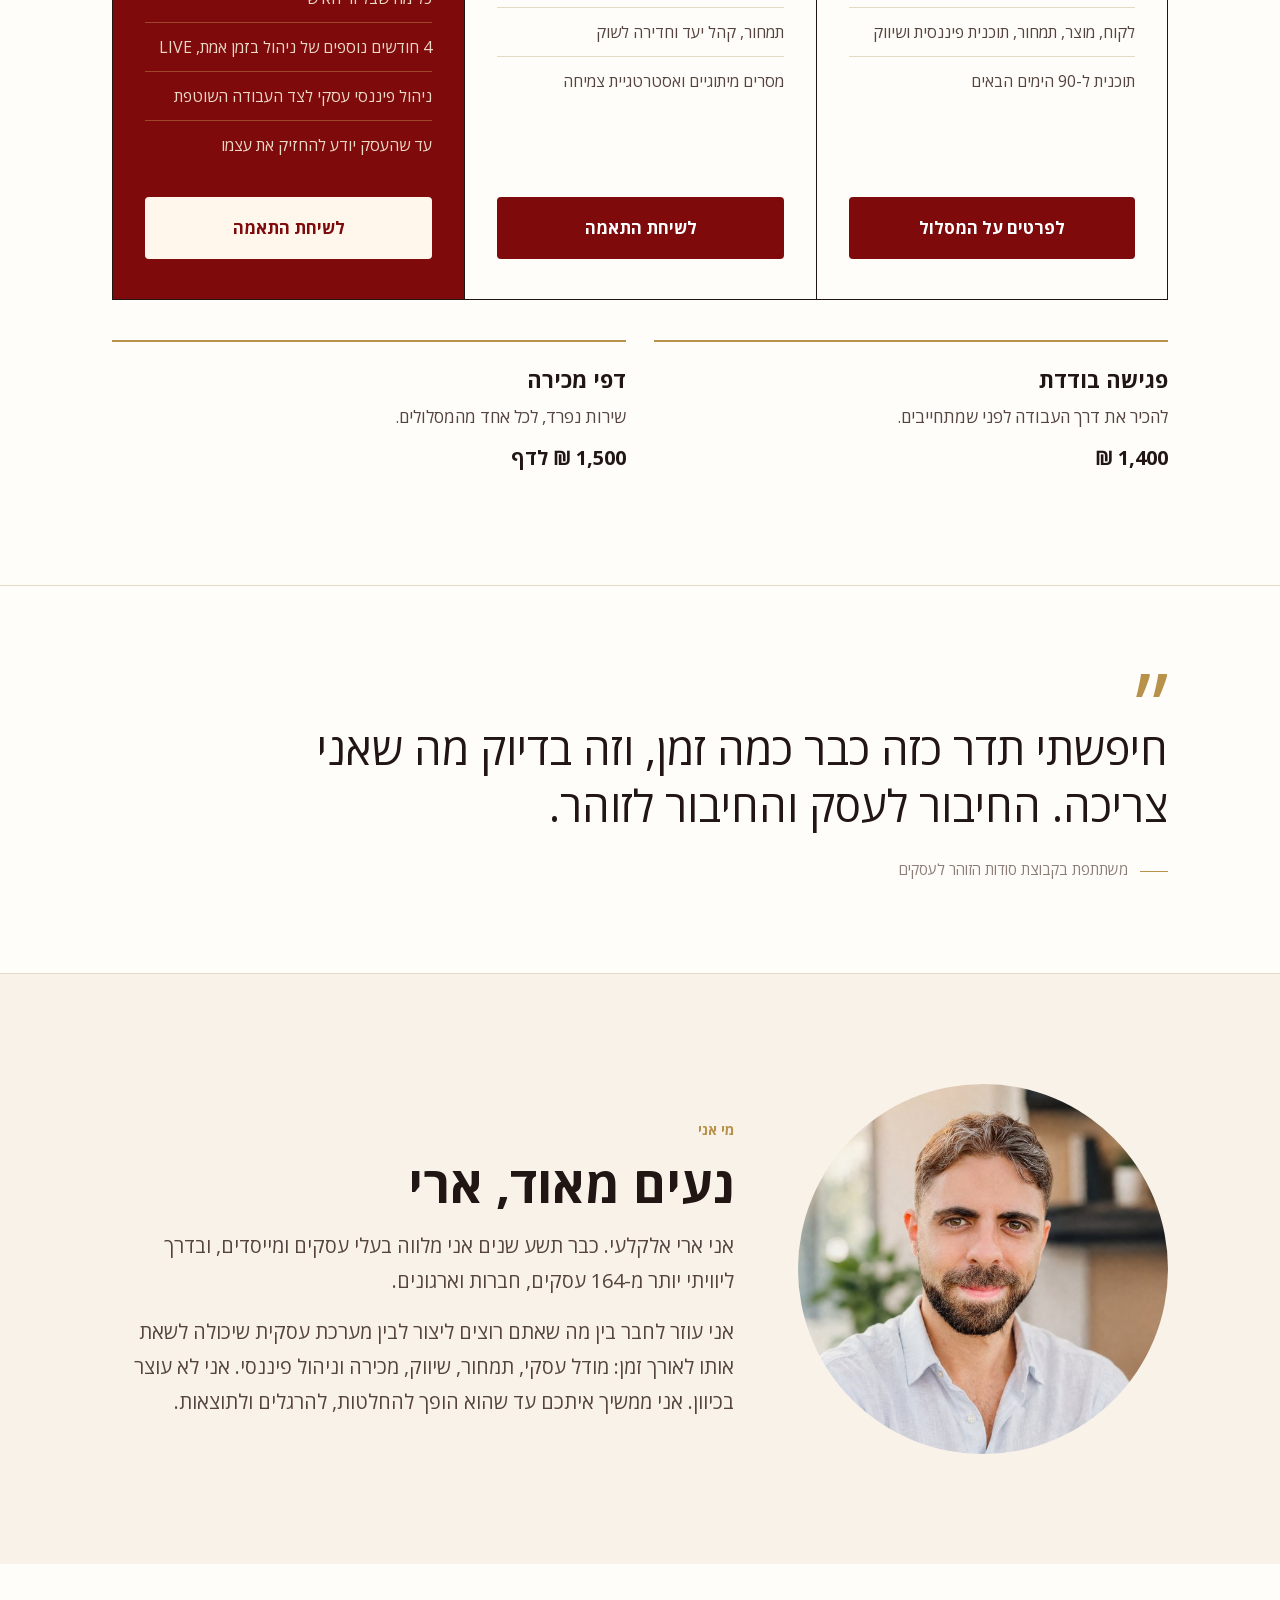
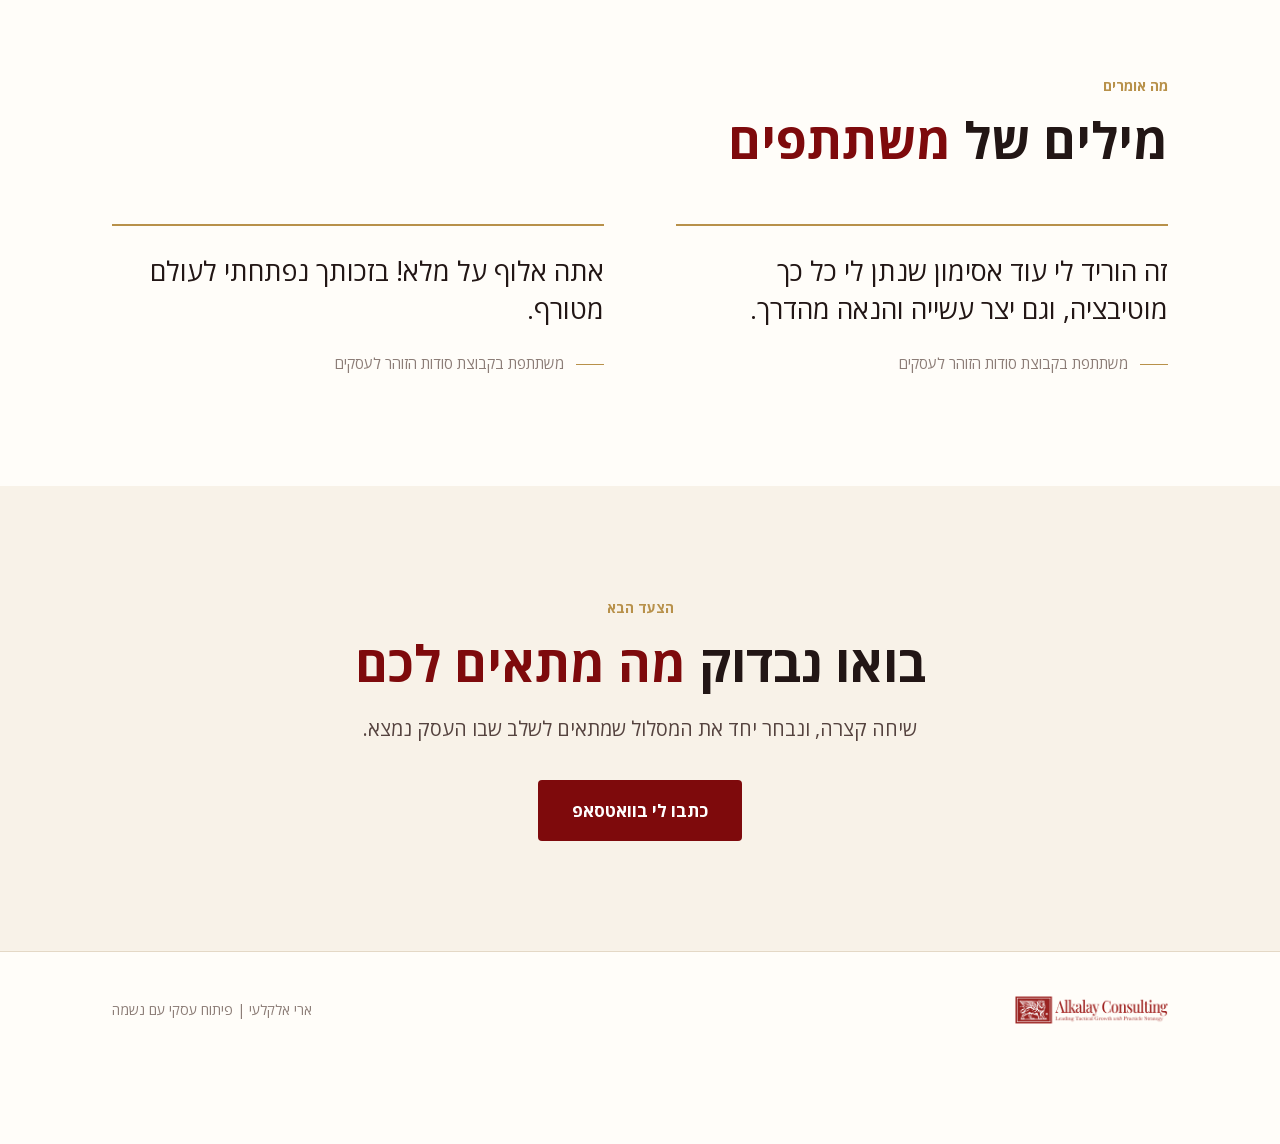
==== commit b4a26372: "Add which-track section" ====
--- a/mentoring/index.html
+++ b/mentoring/index.html
@@ -246,6 +246,16 @@
  .extras{grid-template-columns:1fr}
  .hero h1{white-space:normal}
 }
+.fit{margin-top:44px;border-top:1px solid var(--ink)}
+.fit h3{font-size:24px;padding-top:24px}
+.fit ul{list-style:none;margin-top:10px}
+.fit li{border-bottom:1px solid var(--rule)}
+.fit a{display:block;padding:16px 0;text-decoration:none;color:var(--ink-2);font-size:18px}
+.fit a:after{content:" ←";color:var(--gold);font-weight:700}
+.fit a:hover b{text-decoration:underline}
+.fit b{color:var(--red)}
+.track{scroll-margin-top:20px}
+.fit + .tracks{margin-top:40px}
 </style>
 </head>
 <body>
@@ -313,8 +323,16 @@
     <p class="label">המסלולים</p>
     <h2>שלוש דרכים <em>לעבוד יחד</em></h2>
     <p class="intro">מהתחלה מהירה ועד ליווי מלא עם ניהול בזמן אמת.</p>
+    <div class="fit">
+      <h3>איזה מסלול מתאים לך?</h3>
+      <ul>
+        <li><a href="#t-puzzle"><b>לחבר את הפאזל:</b> בתחילת הדרך, או שאתם רוצים להתחיל בצעד קטן ולראות תוצאה מהר.</a></li>
+        <li><a href="#t-4m"><b>ליווי 4 חודשים:</b> יש לכם עסק שעובד, וחסרים כיוון, מודל ותמחור שמחזיקים.</a></li>
+        <li><a href="#t-full"><b>ליווי מלא עם ניהול בזמן אמת:</b> אתם רוצים מישהו לצידכם גם אחרי שהתוכנית מוכנה, עד שהצמיחה יציבה.</a></li>
+      </ul>
+    </div>
     <div class="tracks">
-      <div class="track">
+      <div class="track" id="t-puzzle">
         <span class="tag">מסלול קצר</span>
         <h3>לחבר את הפאזל</h3>
         <p class="dur">3 שבועות, קבוצה קטנה</p>
@@ -328,7 +346,7 @@
         </ul>
         <a class="btn btn-red" href="https://arihalkalay-star.github.io/puzzle/">לפרטים על המסלול</a>
       </div>
-      <div class="track">
+      <div class="track" id="t-4m">
         <span class="tag">ליווי אישי</span>
         <h3>ליווי 4 חודשים</h3>
         <p class="dur">4 חודשים, 2 מפגשים בשבוע</p>
@@ -342,7 +360,7 @@
         </ul>
         <a class="btn btn-red" href="https://wa.me/972523313827?text=%D7%94%D7%99%D7%99%20%D7%90%D7%A8%D7%99%2C%20%D7%90%D7%A9%D7%9E%D7%97%20%D7%9C%D7%A9%D7%9E%D7%95%D7%A2%20%D7%A2%D7%95%D7%93%20%D7%A2%D7%9C%20%D7%94%D7%9C%D7%99%D7%95%D7%95%D7%99%20%D7%94%D7%90%D7%99%D7%A9%D7%99%20%D7%A9%D7%9C%204%20%D7%97%D7%95%D7%93%D7%A9%D7%99%D7%9D" target="_blank" rel="noopener">לשיחת התאמה</a>
       </div>
-      <div class="track feat">
+      <div class="track feat" id="t-full">
         <span class="tag">ליווי מלא</span>
         <h3>ליווי + ניהול בזמן אמת</h3>
         <p class="dur">4 חודשי ליווי, 2 מפגשים בשבוע, ועוד 4 חודשי ניהול בזמן אמת</p>
